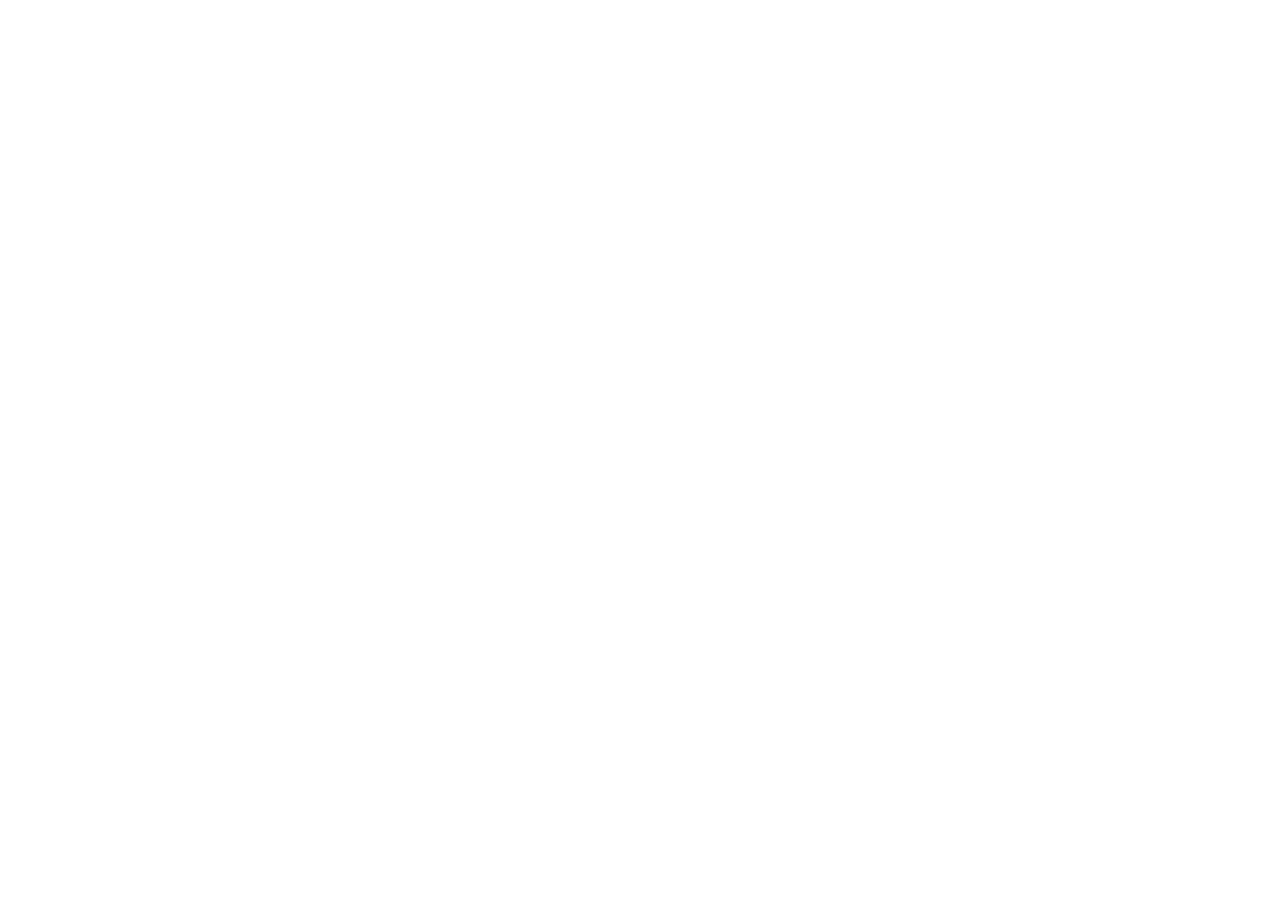
==== index.html @ 82267466 "init" ====
<!DOCTYPE html>
<html lang="en">
<head>
  <meta charset="UTF-8">
  <meta http-equiv="X-UA-Compatible" content="IE=edge">
  <meta name="viewport" content="width=device-width, initial-scale=1.0">
  <link rel="stylesheet" href="css/style.css">
  <title>MGS Aluminium</title>
</head>
<body>
  
</body>
</html>
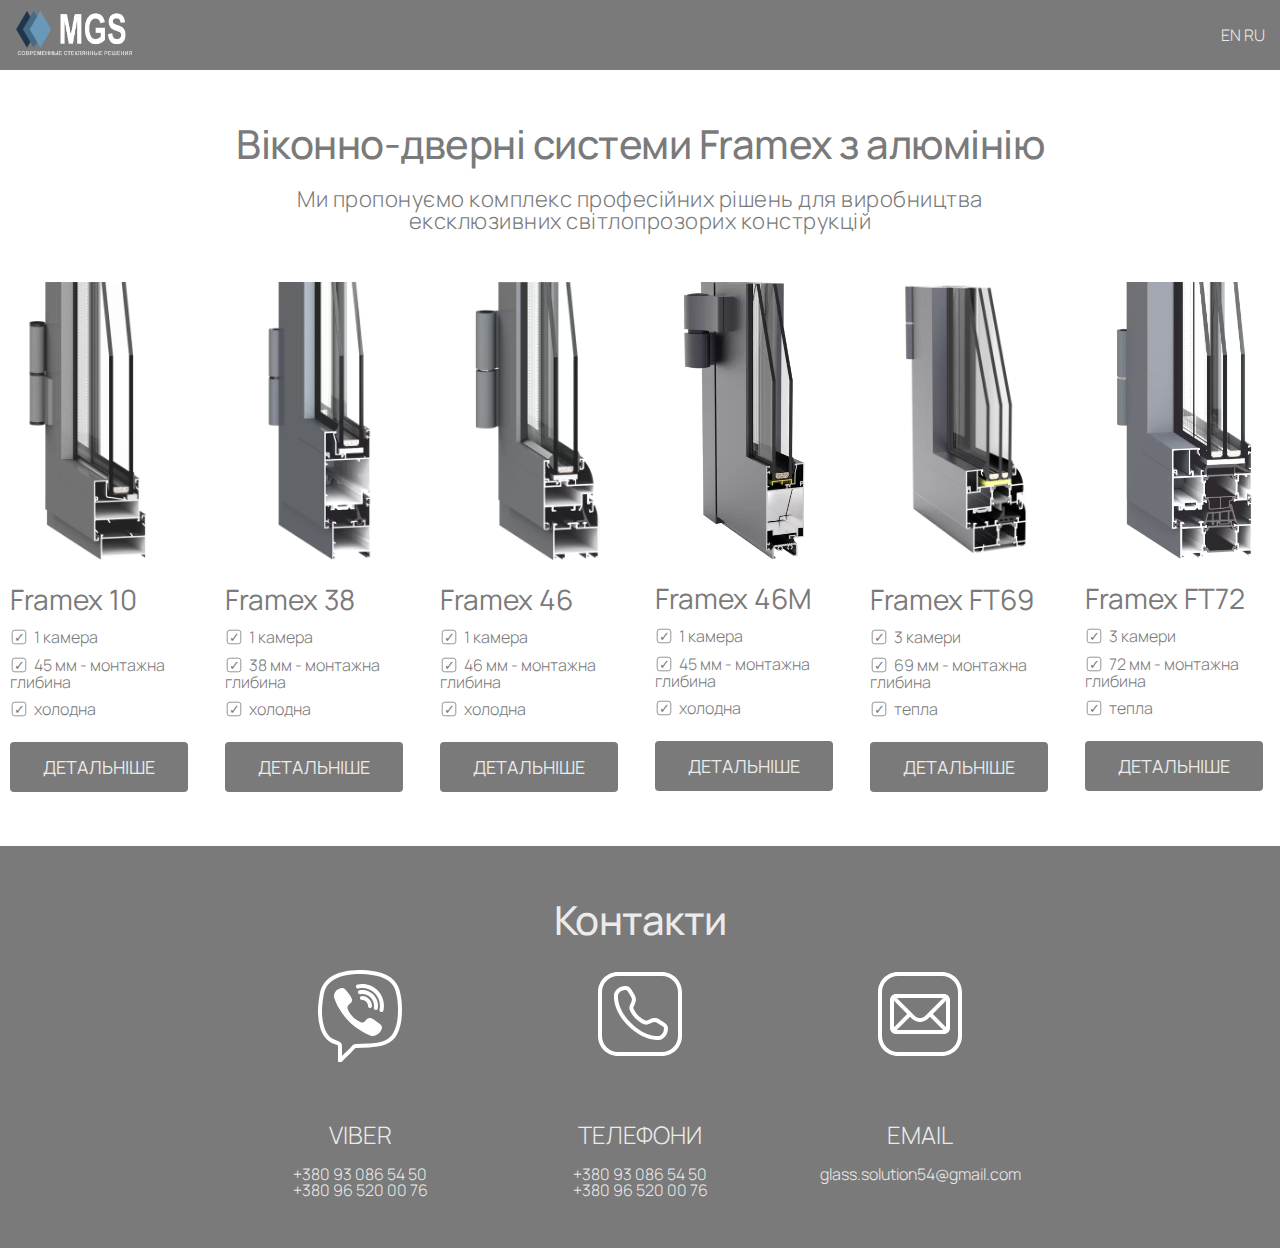
==== commit 0dd1a58d: "add: main page" ====
--- a/index.html
+++ b/index.html
@@ -4,10 +4,158 @@
   <meta charset="UTF-8">
   <meta http-equiv="X-UA-Compatible" content="IE=edge">
   <meta name="viewport" content="width=device-width, initial-scale=1.0">
+  <link href="https://fonts.googleapis.com/css?family=Manrope:300,regular,500&display=swap" rel="stylesheet" />
   <link rel="stylesheet" href="css/style.css">
   <title>MGS Aluminium</title>
 </head>
 <body>
-  
+  <header class="header">
+    <div class="header__container">
+      <a href="#home"><img class="logo" src="./img/logo-light.png" alt="logo"></a>
+      <div class="lang-switcher">
+        <span class="en language-switcher"><a href="./english-version.html">EN</a></span>
+        <span class="ru language-switcher"><a href="./russian-version.html">RU</a></span>
+      </div>
+    </div>
+  </header>
+  <main>
+    <section class="systems">
+      <div class="systems__container">
+        <div class="systems__content">
+          <h1 class="systems__title">Віконно-дверні системи Framex з алюмінію</h1>
+          <p class="systems__text">Ми пропонуємо комплекс професійних рішень для виробництва ексклюзивних світлопрозорих конструкцій</p>
+        </div>
+        <div class="systems__items items-systems">
+          <div class="systems__item systems-item">
+            <img src="./img/framex-10-window.jpg" alt="Framex 10" class="systems-item__image">
+            <a href="#"><h3 class="systems-item__title">Framex 10</h3></a>
+            <div class="systems-item__characteristics characteristics">
+              <p class="characteristics__item">1 камера</p>
+              <p class="characteristics__item">45 мм - монтажна глибина</p>
+              <p class="characteristics__item">холодна</p>
+            </div>
+            <a href="#" class="systems-item__button">Детальніше</a>
+          </div>
+          <div class="systems__item systems-item">
+            <img src="./img/framex-38-window.jpg" alt="Framex 38" class="systems-item__image">
+            <a href="#"><h3 class="systems-item__title">Framex 38</h3></a>
+            <div class="systems-item__characteristics characteristics">
+              <p class="characteristics__item">1 камера</p>
+              <p class="characteristics__item">38 мм - монтажна глибина</p>
+              <p class="characteristics__item">холодна</p>
+            </div>
+            <a href="#" class="systems-item__button">Детальніше</a>
+          </div>
+          <div class="systems__item systems-item">
+            <img src="./img/framex-46-window.jpg" alt="Framex 46" class="systems-item__image">
+            <a href="#"><h3 class="systems-item__title">Framex 46</h3></a>
+            <div class="systems-item__characteristics characteristics">
+              <p class="characteristics__item">1 камера</p>
+              <p class="characteristics__item">46 мм - монтажна глибина</p>
+              <p class="characteristics__item">холодна</p>
+            </div>
+            <a href="#" class="systems-item__button">Детальніше</a>
+          </div>
+          <div class="systems__item systems-item">
+            <img src="./img/framex-46m.jpg" alt="Framex 46M" class="systems-item__image">
+            <a href="#"><h3 class="systems-item__title">Framex 46M</h3></a>
+            <div class="systems-item__characteristics characteristics">
+              <p class="characteristics__item">1 камера</p>
+              <p class="characteristics__item">45 мм - монтажна глибина</p>
+              <p class="characteristics__item">холодна</p>
+            </div>
+            <a href="#" class="systems-item__button">Детальніше</a>
+          </div>
+          <div class="systems__item systems-item">
+            <img src="./img/framex-ft69-window.jpg" alt="Framex FT69" class="systems-item__image">
+            <a href="#"><h3 class="systems-item__title">Framex FT69</h3></a>
+            <div class="systems-item__characteristics characteristics">
+              <p class="characteristics__item">3 камери</p>
+              <p class="characteristics__item">69 мм - монтажна глибина</p>
+              <p class="characteristics__item">тепла</p>
+            </div>
+            <a href="#" class="systems-item__button">Детальніше</a>
+          </div>
+          <div class="systems__item systems-item">
+            <img src="./img/framex-ft72-window.jpg" alt="Framex FT72" class="systems-item__image">
+            <a href="#"><h3 class="systems-item__title">Framex FT72</h3></a>
+            <div class="systems-item__characteristics characteristics">
+              <p class="characteristics__item">3 камери</p>
+              <p class="characteristics__item">72 мм - монтажна глибина</p>
+              <p class="characteristics__item">тепла</p>
+            </div>
+            <a href="#" class="systems-item__button">Детальніше</a>
+          </div>
+        </div>
+        <!-- <div class="systems__slider slider-systems">
+          <div class="slider-systems__items">
+            <div class="slider-systems__item slider-item">
+              <img src="./img/01-window.jpg" alt="Framex 46" class="slider-item__image">
+              <div class="slider-item__content">
+                <div class="slider-item__text">
+                  <h3 class="slider-item__title">Framex 46</h3>
+                  <p class="slider-item__text">Холодна віконно-дверна система, яка призначена для виготовлення вікон, дверей в неопалюваних приміщеннях або для створення внутрішніх перегородок в офісах, в комерційних будівлях або в житлових будівлях.</p>
+                </div>
+                <div class="slider-item__characteristics characteristics">
+                  <div class="characterictics__item item-characterictic">
+                    <p class="item-characterictic__name">Звукоізоляція</p>
+                    <div class="item-characteristic__range">
+                      <span style="width: 50%"></span>
+                    </div>
+                  </div>
+                  <div class="characterictics__item item-characterictic">
+                    <p class="item-characterictic__name">Енергоефективність</p>
+                    <div class="item-characteristic__range">
+                      <span style="width: 0%"></span>
+                    </div>
+                  </div>
+                  <div class="characterictics__item item-characterictic">
+                    <p class="item-characterictic__name">Ціна</p>
+                    <div class="item-characteristic__range">
+                      <span style="width: 70%"></span>
+                    </div>
+                  </div>
+                </div>
+                <div class="slider-item__features">
+                  
+                </div>
+              </div>
+            </div>
+          </div>
+          <div class="slider-systems__switchers switchers">
+            <span class="switchers__switcher switcher-active"></span>
+            <span class="switchers__switcher"></span>
+            <span class="switchers__switcher"></span>
+            <span class="switchers__switcher"></span>
+            <span class="switchers__switcher"></span>
+          </div>
+        </div> -->
+      </div>
+    </section>
+  </main>
+  <footer class="contacts">
+    <div class="contacts__container">
+      <div class="contacts__text">
+        <h2 class="contacts__title text-light">Контакти</h2>
+      </div>
+      <div class="contacts__items">
+        <div class="contacts__item contacts-item">
+          <img src="img/viber-icon.svg" alt="viber" class="contacts-item__icon">
+          <h3>Viber</h3>
+          <p><a class="contacts-item__link"  href="viber://chat?number=%2B380930865450">+380 93 086 54 50</a><br><a class="contacts-item__link"  href="viber://chat?number=%2B380965200076">+380 96 520 00 76</a></p>
+        </div>
+        <div class="contacts__item contacts-item">
+          <img src="img/phone-icon.svg" alt="phone" class="contacts-item__icon">
+          <h3>Телефони</h3>
+          <p><a class="contacts-item__link" href="tel:+380930865450">+380 93 086 54 50</a><br><a class="contacts-item__link" href="tel:+380965200076">+380 96 520 00 76</a></p>
+        </div>
+        <div class="contacts__item contacts-item">
+          <img src="img/mail-icon.svg" alt="mail" class="contacts-item__icon">
+          <h3>Email</h3>
+          <p><a class="contacts-item__link" href="mailto:glass.solution54@gmail.com">glass.solution54@gmail.com</a></p>
+        </div>
+      </div>
+    </div>
+  </footer>
 </body>
 </html>--- a/css/style.css
+++ b/css/style.css
@@ -0,0 +1,166 @@
+@import url("reset.css");
+
+html {
+  scroll-behavior: smooth;
+}
+
+body {
+  font-family: 'Manrope';
+  font-weight: 300;
+}
+
+[class*="__container"] {
+	max-width: 1310px;
+	margin: 0 auto;
+	padding: 0px 15px;
+}
+
+.header {
+  background-color: #7a7a7a;
+  color: #ebebeb;
+  width: 100%;
+}
+
+.header__container {
+  display: flex;
+  justify-content: space-between;
+  align-items: center;
+  height: 70px;
+}
+
+.header .logo {
+  width: 120px;
+}
+
+.systems {
+  color: #7a7a7a;
+  margin: 50px 0 70px;
+}
+
+.systems__container {
+  display: flex;
+  flex-direction: column;
+  justify-content: center;
+  align-items: center;
+}
+
+.systems__content {
+  display: flex;
+  flex-direction: column;
+  align-items: center;
+  max-width: 830px;
+  margin-bottom: 50px;
+}
+
+.systems__title {
+  color: #7a7a7a;
+  font-size: 40px;
+  font-weight: 500;
+  line-height: 1.2em;
+  letter-spacing: -0.5px;
+  margin-bottom: 20px;
+}
+
+.systems__text {
+  font-size: 22px;
+  letter-spacing: 0.5px;
+  text-align: center;
+}
+
+.systems__items {
+  display: flex;
+  gap: 30px;
+}
+
+.systems-item__image {
+  max-width: 185px;
+  margin-bottom: 25px;
+}
+
+.systems-item__title {
+  font-size: 1.75rem;
+  font-weight: 400;
+  margin-bottom: 15px;
+}
+
+.characteristics__item {
+  margin-bottom: 10px;
+  list-style-type: none;
+  font-size: 1em;
+}
+
+.characteristics__item::before {
+  content: '\2713';
+  transform: scale(0.8);
+  height: 18px;
+  width: 18px;
+  display: inline-block;
+  color: #7a7a7a;
+  margin: 0 6px 0 0;
+  padding-left: 2px;
+  border: #7a7a7a 1px solid;
+  border-radius: 20%;
+}
+
+.characteristics {
+  margin-bottom: 40px;
+}
+
+.systems-item__button {
+  font-size: 18px;
+  font-weight: 400;
+  padding: 13px 33px;
+  text-transform: uppercase;
+  color: #ebebeb;
+  background-color: #7a7a7a;
+  border-radius: 4px;
+}
+
+.systems-item__button:hover {
+  transition: all ease 0.3s;
+  background-color: #e53e23;
+}
+
+.contacts {
+  color: #ebebeb;
+  background-color: #7a7a7a;
+}
+
+.contacts__container {
+  display: flex;
+  flex-direction: column;
+  align-items: center;
+  padding: 50px 0;
+}
+
+.contacts__title {
+  font-size: 40px;
+  font-weight: 500;
+  line-height: 1.2em;
+  letter-spacing: -0.5px;
+  margin-bottom: 20px;
+}
+
+.contacts__items {
+  display: flex;
+  justify-content: space-between;
+  gap: 30px;
+}
+
+.contacts__item {
+  display: flex;
+  flex-direction: column;
+  align-items: center;
+  width: 250px;
+}
+
+.contacts-item__icon {
+  margin-bottom: 50px;
+}
+
+.contacts h3 {
+  font-size: 24px;
+  line-height: 42px;
+  text-transform: uppercase;
+  margin-bottom: 10px;
+}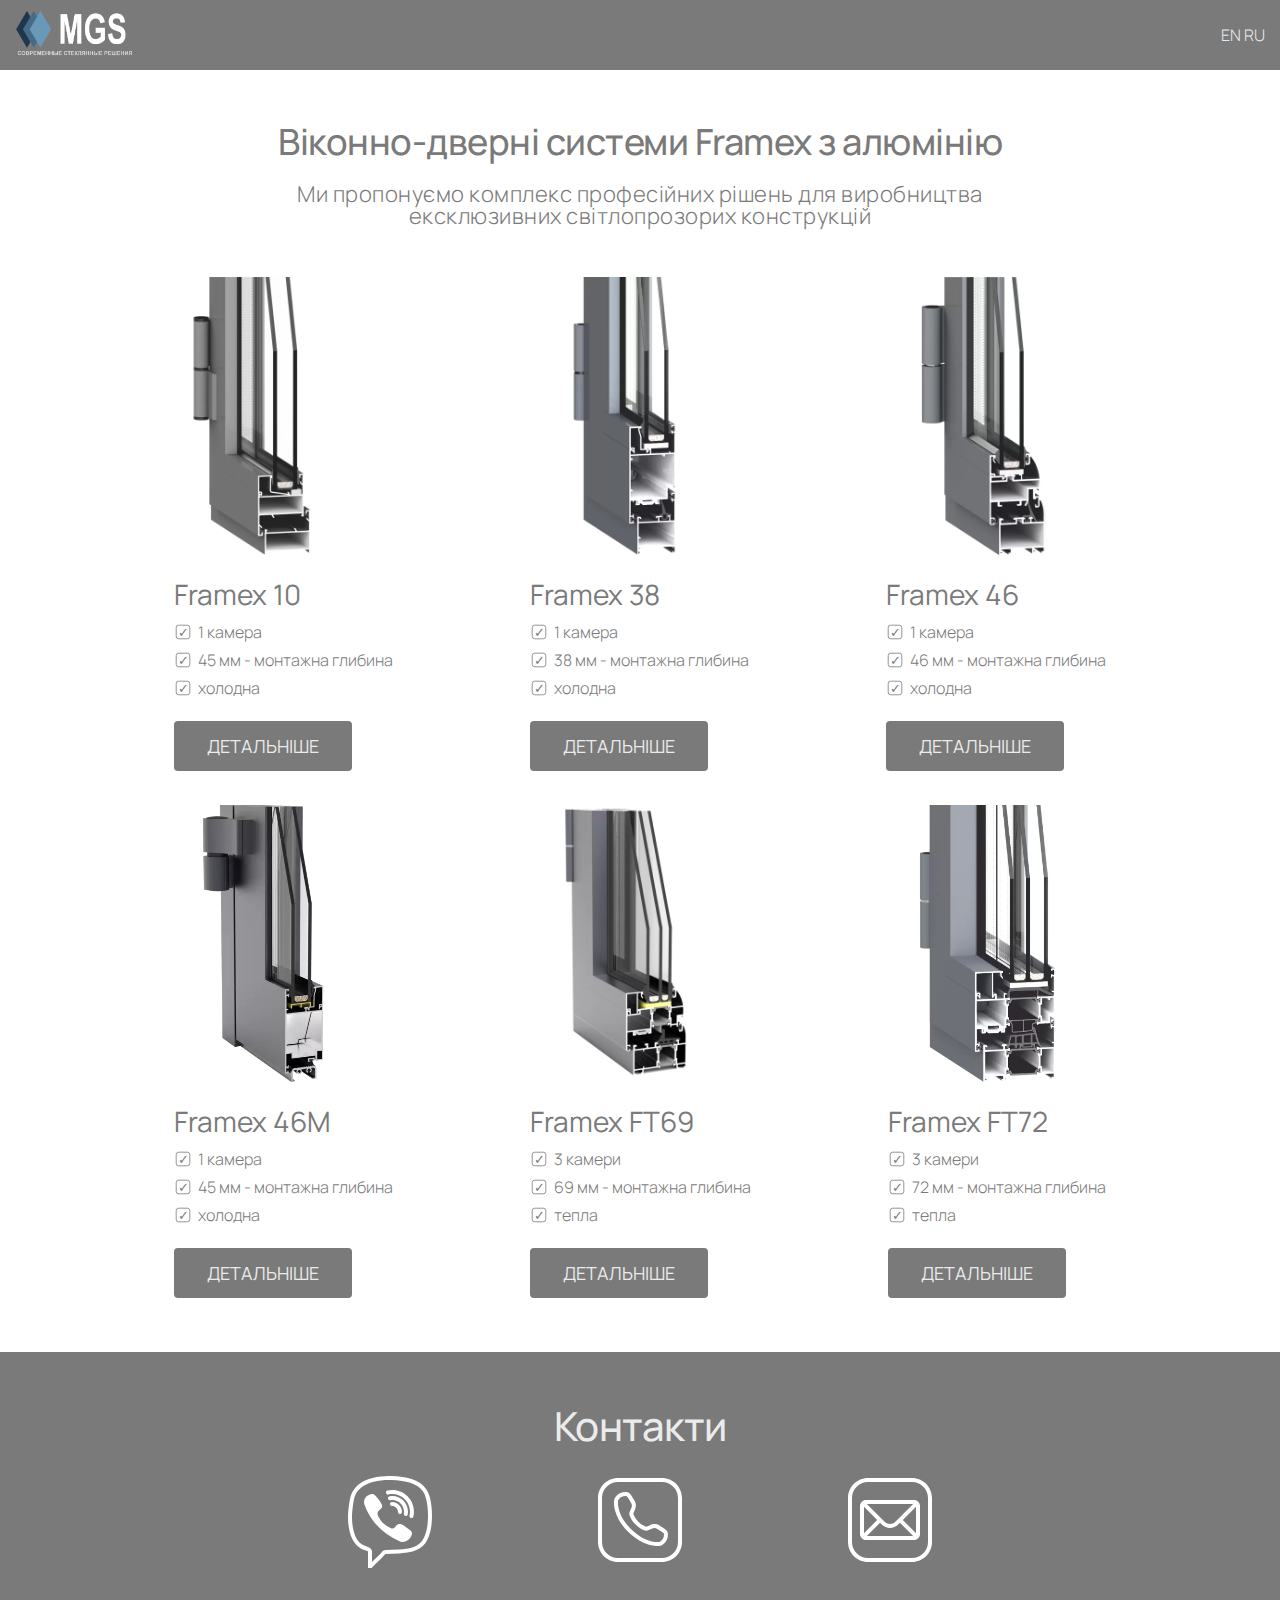
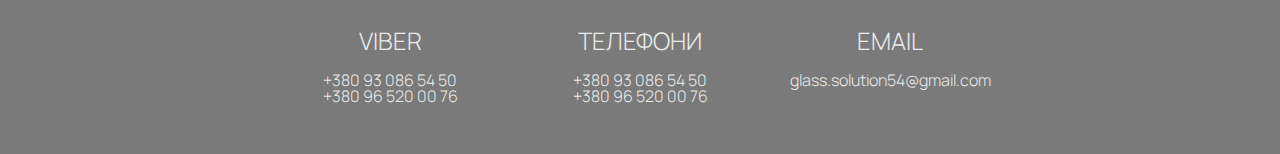
==== commit 383f68b5: "add: separate systems pages" ====
--- a/index.html
+++ b/index.html
@@ -12,9 +12,9 @@
   <header class="header">
     <div class="header__container">
       <a href="#home"><img class="logo" src="./img/logo-light.png" alt="logo"></a>
-      <div class="lang-switcher">
-        <span class="en language-switcher"><a href="./english-version.html">EN</a></span>
-        <span class="ru language-switcher"><a href="./russian-version.html">RU</a></span>
+      <div class="lang-switchers">
+        <span class="en lang-switcher"><a href="./english-version.html">EN</a></span>
+        <span class="ru lang-switcher"><a href="./russian-version.html">RU</a></span>
       </div>
     </div>
   </header>
@@ -27,64 +27,66 @@
         </div>
         <div class="systems__items items-systems">
           <div class="systems__item systems-item">
-            <img src="./img/framex-10-window.jpg" alt="Framex 10" class="systems-item__image">
-            <a href="#"><h3 class="systems-item__title">Framex 10</h3></a>
+            <a href="./pages/framex-10.html">
+              <img src="./img/framex-10-window.jpg" alt="Framex 10" class="systems-item__image">
+            </a>
+            <a href="./pages/framex-10.html"><h3 class="systems-item__title">Framex 10</h3></a>
             <div class="systems-item__characteristics characteristics">
               <p class="characteristics__item">1 камера</p>
               <p class="characteristics__item">45 мм - монтажна глибина</p>
               <p class="characteristics__item">холодна</p>
             </div>
-            <a href="#" class="systems-item__button">Детальніше</a>
+            <a href="./pages/framex-10.html" class="systems-item__button">Детальніше</a>
           </div>
           <div class="systems__item systems-item">
-            <img src="./img/framex-38-window.jpg" alt="Framex 38" class="systems-item__image">
-            <a href="#"><h3 class="systems-item__title">Framex 38</h3></a>
+            <a href="./pages/framex-38.html"><img src="./img/framex-38-window.jpg" alt="Framex 38" class="systems-item__image"></a>
+            <a href="./pages/framex-38.html"><h3 class="systems-item__title">Framex 38</h3></a>
             <div class="systems-item__characteristics characteristics">
               <p class="characteristics__item">1 камера</p>
               <p class="characteristics__item">38 мм - монтажна глибина</p>
               <p class="characteristics__item">холодна</p>
             </div>
-            <a href="#" class="systems-item__button">Детальніше</a>
+            <a href="./pages/framex-38.html" class="systems-item__button">Детальніше</a>
           </div>
           <div class="systems__item systems-item">
-            <img src="./img/framex-46-window.jpg" alt="Framex 46" class="systems-item__image">
-            <a href="#"><h3 class="systems-item__title">Framex 46</h3></a>
+            <a href="./pages/framex-46.html"><img src="./img/framex-46-window.jpg" alt="Framex 46" class="systems-item__image"></a>
+            <a href="./pages/framex-46.html"><h3 class="systems-item__title">Framex 46</h3></a>
             <div class="systems-item__characteristics characteristics">
               <p class="characteristics__item">1 камера</p>
               <p class="characteristics__item">46 мм - монтажна глибина</p>
               <p class="characteristics__item">холодна</p>
             </div>
-            <a href="#" class="systems-item__button">Детальніше</a>
+            <a href="./pages/framex-46.html" class="systems-item__button">Детальніше</a>
           </div>
           <div class="systems__item systems-item">
-            <img src="./img/framex-46m.jpg" alt="Framex 46M" class="systems-item__image">
-            <a href="#"><h3 class="systems-item__title">Framex 46M</h3></a>
+            <a href="./pages/framex-46-m.html"><img src="./img/framex-46m.jpg" alt="Framex 46M" class="systems-item__image"></a>
+            <a href="./pages/framex-46-m.html"><h3 class="systems-item__title">Framex 46M</h3></a>
             <div class="systems-item__characteristics characteristics">
               <p class="characteristics__item">1 камера</p>
               <p class="characteristics__item">45 мм - монтажна глибина</p>
               <p class="characteristics__item">холодна</p>
             </div>
-            <a href="#" class="systems-item__button">Детальніше</a>
+            <a href="./pages/framex-46-m.html" class="systems-item__button">Детальніше</a>
           </div>
           <div class="systems__item systems-item">
-            <img src="./img/framex-ft69-window.jpg" alt="Framex FT69" class="systems-item__image">
-            <a href="#"><h3 class="systems-item__title">Framex FT69</h3></a>
+            <a href="./pages/framex-FT-69.html"><img src="./img/framex-ft69-window.jpg" alt="Framex FT69" class="systems-item__image"></a>
+            <a href="./pages/framex-FT-69.html"><h3 class="systems-item__title">Framex FT69</h3></a>
             <div class="systems-item__characteristics characteristics">
               <p class="characteristics__item">3 камери</p>
               <p class="characteristics__item">69 мм - монтажна глибина</p>
               <p class="characteristics__item">тепла</p>
             </div>
-            <a href="#" class="systems-item__button">Детальніше</a>
+            <a href="./pages/framex-FT-69.html" class="systems-item__button">Детальніше</a>
           </div>
           <div class="systems__item systems-item">
-            <img src="./img/framex-ft72-window.jpg" alt="Framex FT72" class="systems-item__image">
-            <a href="#"><h3 class="systems-item__title">Framex FT72</h3></a>
+            <a href="./pages/framex-FT-72.html"><img src="./img/framex-ft72-window.jpg" alt="Framex FT72" class="systems-item__image"></a>
+            <a href="./pages/framex-FT-72.html"><h3 class="systems-item__title">Framex FT72</h3></a>
             <div class="systems-item__characteristics characteristics">
               <p class="characteristics__item">3 камери</p>
               <p class="characteristics__item">72 мм - монтажна глибина</p>
               <p class="characteristics__item">тепла</p>
             </div>
-            <a href="#" class="systems-item__button">Детальніше</a>
+            <a href="./pages/framex-FT-72.html" class="systems-item__button">Детальніше</a>
           </div>
         </div>
         <!-- <div class="systems__slider slider-systems">
--- a/css/style.css
+++ b/css/style.css
@@ -10,7 +10,7 @@
 }
 
 [class*="__container"] {
-	max-width: 1310px;
+	max-width: 1400px;
 	margin: 0 auto;
 	padding: 0px 15px;
 }
@@ -30,6 +30,11 @@
 
 .header .logo {
   width: 120px;
+}
+
+.lang-switcher:hover {
+  transition: all ease 0.3s;
+  color:#e53e23;
 }
 
 .systems {
@@ -59,6 +64,7 @@
   line-height: 1.2em;
   letter-spacing: -0.5px;
   margin-bottom: 20px;
+  text-align: center;
 }
 
 .systems__text {
@@ -69,7 +75,10 @@
 
 .systems__items {
   display: flex;
-  gap: 30px;
+  align-items: center;
+  justify-content: space-around;
+  flex-wrap: wrap;
+  gap: 10px;
 }
 
 .systems-item__image {
@@ -163,4 +172,38 @@
   line-height: 42px;
   text-transform: uppercase;
   margin-bottom: 10px;
+}
+
+@media (max-width: 1439px) {
+  .systems__container {
+    max-width: 1050px;
+  }
+
+  .systems__items {
+    gap: 50px;
+  }
+
+  .systems__title {
+    font-size: 36px;
+  }
+
+  .contacts__items {
+    gap: 0;
+  }
+}
+
+@media (max-width: 799px) {
+  .contacts__items {
+    flex-direction: column;
+    gap: 50px;
+  }
+  .contacts-item__icon {
+    margin-bottom: 0;
+  }
+}
+
+@media (max-width: 425px) {
+  .systems__text {
+    display: none;
+  }
 }